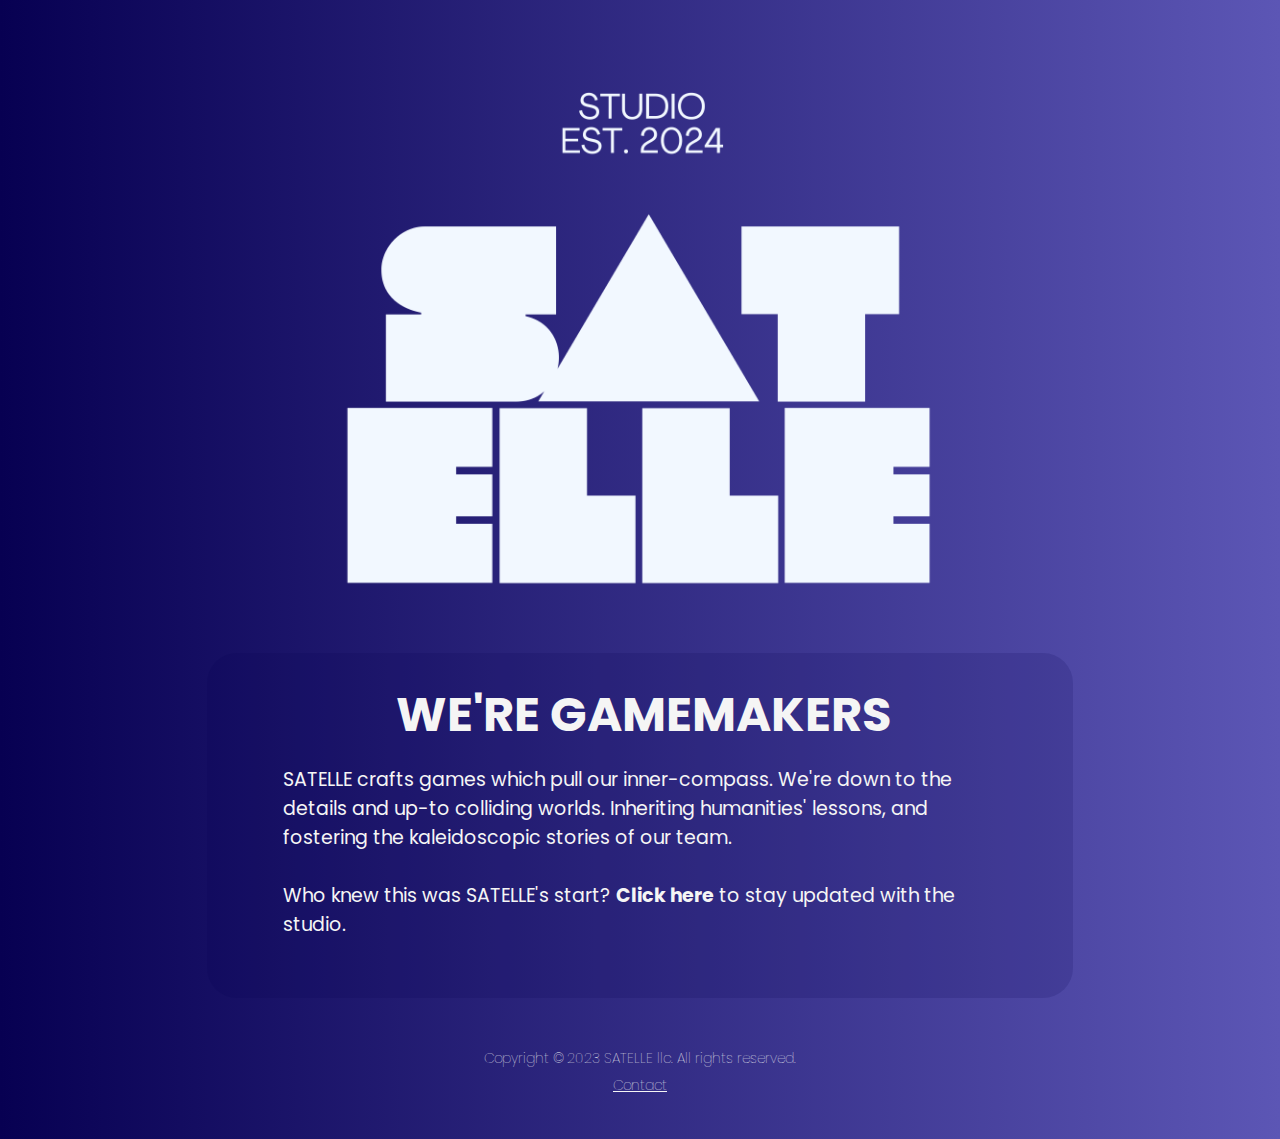
==== index.html @ f415e115 "Add files via upload" ====
<!DOCTYPE html>
<html lang="en">
    <head>
        <meta charset="UTF-8" name="viewport" content="width=device-width,initial-scale=1">
        <title>SATELLE</title>
        <link href="style.css" rel="stylesheet" type="text/css">
    </head>
    <style>
        @import url('https://fonts.googleapis.com/css2?family=Poppins:ital,wght@0,100;0,300;0,600;1,100&display=swap');
    </style>
    <body class="fade-in">
        <main>
            <article id="about-satelle">
                <section id="satelle-logo">
                    <figure><img src="satelle.png" width="600px" height="auto" alt="SATELLE logo" class="logo"></figure>
                </section>
                <div class="about-satelle">
                    <section id="vision-statement-satelle">
                        <h1>WE'RE GAMEMAKERS</h1>
                        <p> SATELLE crafts games which
                            pull our inner-compass. We're down to the details and up-to colliding worlds.
                            Inheriting humanities' lessons, and fostering the kaleidoscopic stories of our team.

                            <br><br>Who knew this was SATELLE's start?
                            <a href="#" class="click-here"><b>Click here</b></a>
                            to stay updated with the studio.
                        </p>
                    </section>
                </div>
            </article>
        </main>
        <footer class="footer" id="contact-footer">
            <section>
                <p>Copyright © 2023 SATELLE llc. All rights reserved.</p>
                <a href="#" id="contact-satelle"><p>Contact</p></a>
            </section>
        </footer>
    </body>
</html>
---- style.css ----
body {
    background-color: #070052;
    background-image: linear-gradient(to right, #070052, #5C56B5);
    font-family: 'Poppins', sans-serif;
    color: whitesmoke;
    padding: 25px;
}

article{
    display: flex;
    flex-direction: column;
    align-items: center;
}

figure {
    margin: 10px;
}

.about-satelle {
    display: flex;
    justify-content: center;
    width: 70%;
    min-width: 384px;
    height: auto;
    padding: 0 8px 40px 8px;
    margin: 0;

    background-color: rgb(7, 0, 82, 0.15);
    border-radius: 30px;
}

.about-satelle h1 {
    text-align: center;
    font-size: 48px;
    padding: 8px 0 10px 8px;
    margin-bottom: 12px;
    line-height: 0.9;
}

.about-satelle p {
    padding: 0 8%;
    font-size: 19px;
}

.logo {
    max-width: 100%;
    display: block;
    object-fit: contain;
}

a {
    text-decoration: none;
    color: whitesmoke;
}

.fade-in {
    animation: fade-in 2s ease-in-out; /* Adjust duration and timing as desired */
}

@keyframes fade-in {
    from { opacity: 0; }
    to { opacity: 1; }
}


.click-here {
    position: relative;
    display: inline-block;
    text-decoration: none;
    color: whitesmoke; /* Set your desired text color */
}

.click-here::before {
    content: "";
    position: absolute;
    bottom: 0;
    left: 0;
    width: 0;
    height: 2px; /* Set your desired highlight height */
    background-color: darkturquoise; /* Set your desired highlight color */
    transition: width 0.3s ease; /* Set your desired transition duration and easing */
}

.click-here:hover::before {
    width: 100%;
}

.footer {
    display: flex;
    text-align: center;
    justify-content: center;
    padding-top: 40px;

    font-weight: lighter;
    font-size: 14px;
    line-height: 0.9;
}

.footer a {
    font-weight: lighter;
    text-decoration: underline;
}
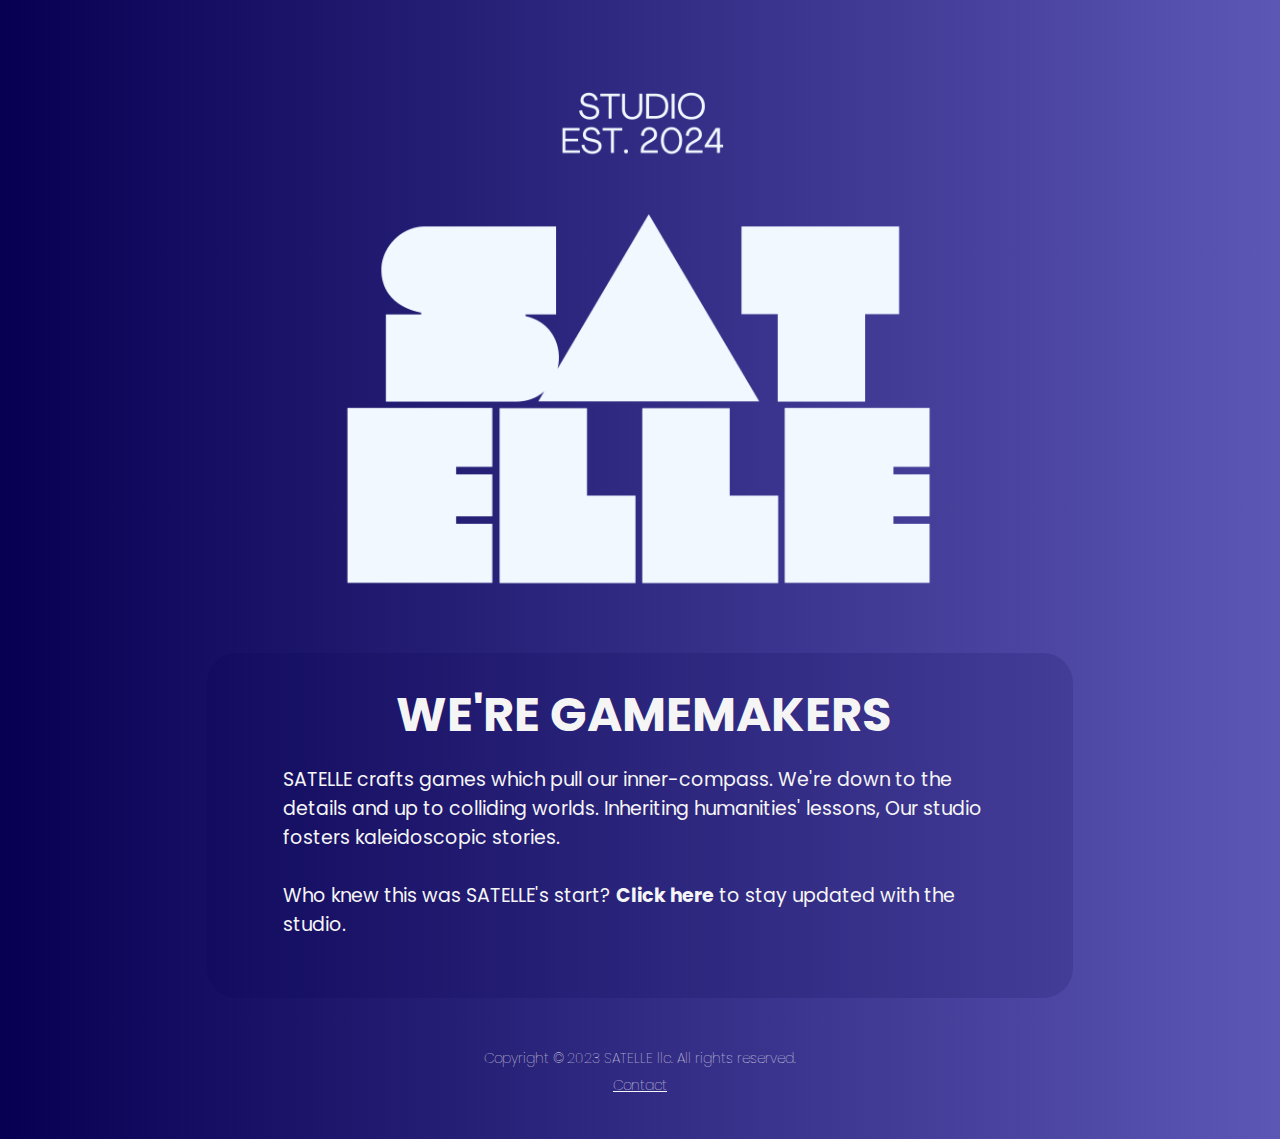
==== commit 5711859f: "Add files via upload" ====
--- a/index.html
+++ b/index.html
@@ -4,6 +4,8 @@
         <meta charset="UTF-8" name="viewport" content="width=device-width,initial-scale=1">
         <title>SATELLE</title>
         <link href="style.css" rel="stylesheet" type="text/css">
+        <link href="s_favicon.png" rel="icon" type="image/x-icon">
+        <link rel="apple-touch-icon" href="/s_favicon.png">
     </head>
     <style>
         @import url('https://fonts.googleapis.com/css2?family=Poppins:ital,wght@0,100;0,300;0,600;1,100&display=swap');
@@ -18,8 +20,8 @@
                     <section id="vision-statement-satelle">
                         <h1>WE'RE GAMEMAKERS</h1>
                         <p> SATELLE crafts games which
-                            pull our inner-compass. We're down to the details and up-to colliding worlds.
-                            Inheriting humanities' lessons, and fostering the kaleidoscopic stories of our team.
+                            pull our inner-compass. We're down to the details and up to colliding worlds.
+                            Inheriting humanities' lessons, Our studio fosters kaleidoscopic stories.
 
                             <br><br>Who knew this was SATELLE's start?
                             <a href="#" class="click-here"><b>Click here</b></a>
--- a/style.css
+++ b/style.css
@@ -20,7 +20,7 @@
     display: flex;
     justify-content: center;
     width: 70%;
-    min-width: 384px;
+    min-width: 360px;
     height: auto;
     padding: 0 8px 40px 8px;
     margin: 0;
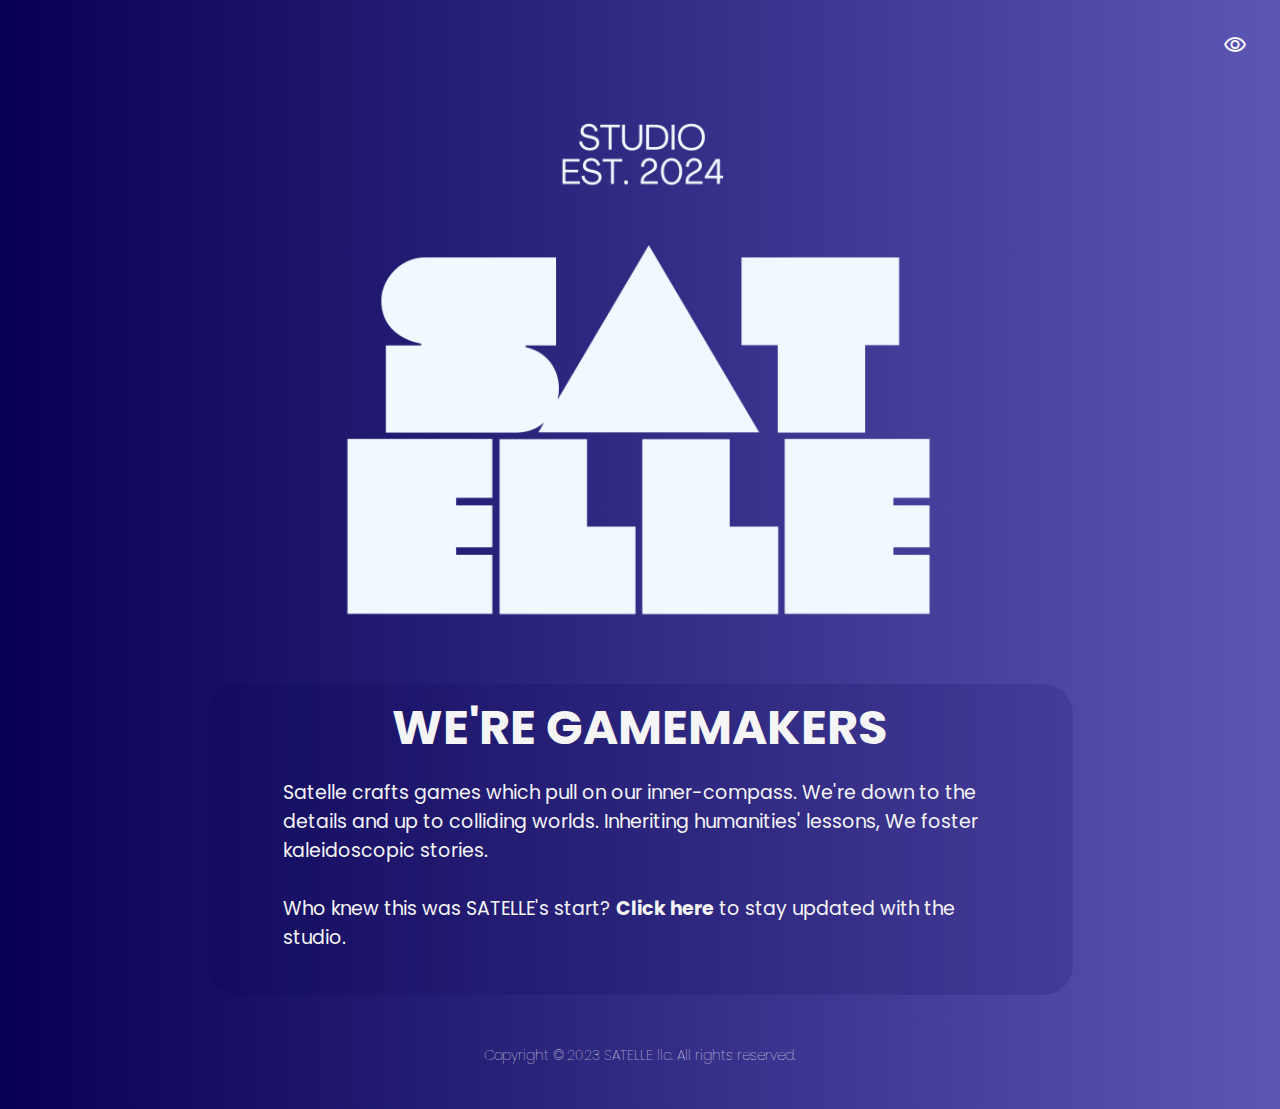
==== commit d46f62d6: "Add files via upload" ====
--- a/index.html
+++ b/index.html
@@ -2,16 +2,20 @@
 <html lang="en">
     <head>
         <meta charset="UTF-8" name="viewport" content="width=device-width,initial-scale=1">
-        <title>SATELLE</title>
+        <title>Satelle</title>
         <link href="style.css" rel="stylesheet" type="text/css">
         <link href="s_favicon.png" rel="icon" type="image/x-icon">
         <link rel="apple-touch-icon" href="/s_favicon.png">
+        <link rel="stylesheet" href="https://fonts.googleapis.com/css2?family=Material+Symbols+Rounded:opsz,wght,FILL,GRAD@20..48,100..700,0..1,-50..200" />
     </head>
     <style>
         @import url('https://fonts.googleapis.com/css2?family=Poppins:ital,wght@0,100;0,300;0,600;1,100&display=swap');
     </style>
     <body class="fade-in">
         <main>
+            <section id="preview">
+                <a href="preview.html"><span class="material-symbols-rounded">visibility</span></a>
+            </section>
             <article id="about-satelle">
                 <section id="satelle-logo">
                     <figure><img src="satelle.png" width="600px" height="auto" alt="SATELLE logo" class="logo"></figure>
@@ -19,9 +23,9 @@
                 <div class="about-satelle">
                     <section id="vision-statement-satelle">
                         <h1>WE'RE GAMEMAKERS</h1>
-                        <p> SATELLE crafts games which
-                            pull our inner-compass. We're down to the details and up to colliding worlds.
-                            Inheriting humanities' lessons, Our studio fosters kaleidoscopic stories.
+                        <p> Satelle crafts games which
+                            pull on our inner-compass. We're down to the details and up to colliding worlds.
+                            Inheriting humanities' lessons, We foster kaleidoscopic stories.
 
                             <br><br>Who knew this was SATELLE's start?
                             <a href="#" class="click-here"><b>Click here</b></a>
@@ -34,7 +38,6 @@
         <footer class="footer" id="contact-footer">
             <section>
                 <p>Copyright © 2023 SATELLE llc. All rights reserved.</p>
-                <a href="#" id="contact-satelle"><p>Contact</p></a>
             </section>
         </footer>
     </body>
--- a/style.css
+++ b/style.css
@@ -22,7 +22,7 @@
     width: 70%;
     min-width: 360px;
     height: auto;
-    padding: 0 8px 40px 8px;
+    padding: 0 8px 24px 8px;
     margin: 0;
 
     background-color: rgb(7, 0, 82, 0.15);
@@ -32,7 +32,8 @@
 .about-satelle h1 {
     text-align: center;
     font-size: 48px;
-    padding: 8px 0 10px 8px;
+    padding: 0 8px 10px 8px;
+    margin-top: 22px;
     margin-bottom: 12px;
     line-height: 0.9;
 }
@@ -54,7 +55,7 @@
 }
 
 .fade-in {
-    animation: fade-in 2s ease-in-out; /* Adjust duration and timing as desired */
+    animation: fade-in 1.5s ease-in-out; /* Adjust duration and timing as desired */
 }
 
 @keyframes fade-in {
@@ -99,4 +100,9 @@
 .footer a {
     font-weight: lighter;
     text-decoration: underline;
+}
+
+#preview{
+    text-align: right;
+    color: ghostwhite;
 }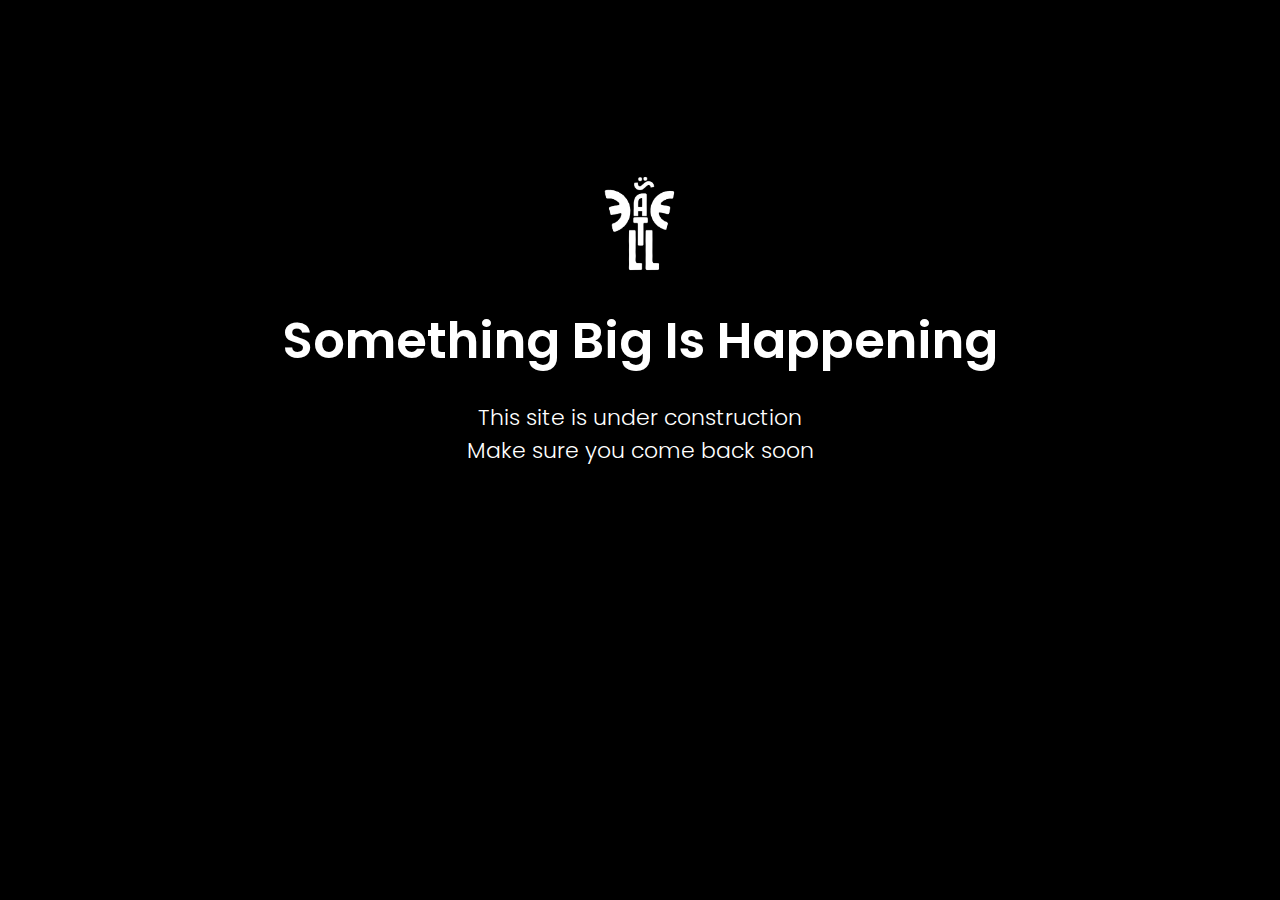
==== commit f5e530bb: "Under Construction Added" ====
--- a/index.html
+++ b/index.html
@@ -1,44 +1,39 @@
 <!DOCTYPE html>
-<html lang="en">
-    <head>
-        <meta charset="UTF-8" name="viewport" content="width=device-width,initial-scale=1">
-        <title>Satelle</title>
-        <link href="style.css" rel="stylesheet" type="text/css">
-        <link href="s_favicon.png" rel="icon" type="image/x-icon">
-        <link rel="apple-touch-icon" href="/s_favicon.png">
-        <link rel="stylesheet" href="https://fonts.googleapis.com/css2?family=Material+Symbols+Rounded:opsz,wght,FILL,GRAD@20..48,100..700,0..1,-50..200" />
-    </head>
-    <style>
-        @import url('https://fonts.googleapis.com/css2?family=Poppins:ital,wght@0,100;0,300;0,600;1,100&display=swap');
-    </style>
-    <body class="fade-in">
-        <main>
-            <section id="preview">
-                <a href="preview.html"><span class="material-symbols-rounded">visibility</span></a>
-            </section>
-            <article id="about-satelle">
-                <section id="satelle-logo">
-                    <figure><img src="satelle.png" width="600px" height="auto" alt="SATELLE logo" class="logo"></figure>
-                </section>
-                <div class="about-satelle">
-                    <section id="vision-statement-satelle">
-                        <h1>WE'RE GAMEMAKERS</h1>
-                        <p> Satelle crafts games which
-                            pull on our inner-compass. We're down to the details and up to colliding worlds.
-                            Inheriting humanities' lessons, We foster kaleidoscopic stories.
-
-                            <br><br>Who knew this was SATELLE's start?
-                            <a href="#" class="click-here"><b>Click here</b></a>
-                            to stay updated with the studio.
-                        </p>
-                    </section>
-                </div>
-            </article>
-        </main>
-        <footer class="footer" id="contact-footer">
-            <section>
-                <p>Copyright © 2023 SATELLE llc. All rights reserved.</p>
-            </section>
-        </footer>
-    </body>
+<html lang="en-US">
+<head>
+    <meta charset="UTF-8" content="width=device-width, initial-scale=1" name="Satelle | Official Site">
+    <title>Satelle</title>
+    <link href="satelle_icon.png" rel="icon">
+    <link href="satelle_touch_icon.png" rel="apple-touch-icon">
+</head>
+<style>
+    @import url('https://fonts.googleapis.com/css2?family=Poppins:wght@300;600&display=swap');
+  *{
+    font-family: sans-serif;
+    box-sizing: border-box;
+  }
+  body{
+    background-color: black;
+    color: white;
+    padding: 30px;
+  }
+  p {
+      font-family: 'Poppins', sans-serif;
+      font-weight: 300;
+  }
+  h1 {
+      font-family: 'Poppins', sans-serif;
+      font-weight: 600;
+  }
+</style>
+<body>
+  <main>
+    <div style="display: flex; flex-direction: column;
+    place-items: center; padding-top: 15vh; text-align: center">
+      <img src="satelle.png" width="100" height="auto" alt="Satelle logo" style="margin-bottom: 30px">
+      <h1 style="font-size: 50px; margin: 0;">Something Big Is Happening</h1>
+      <p style="font-size: 22px">This site is under construction<br>Make sure you come back soon</p>
+    </div>
+  </main>
+</body>
 </html>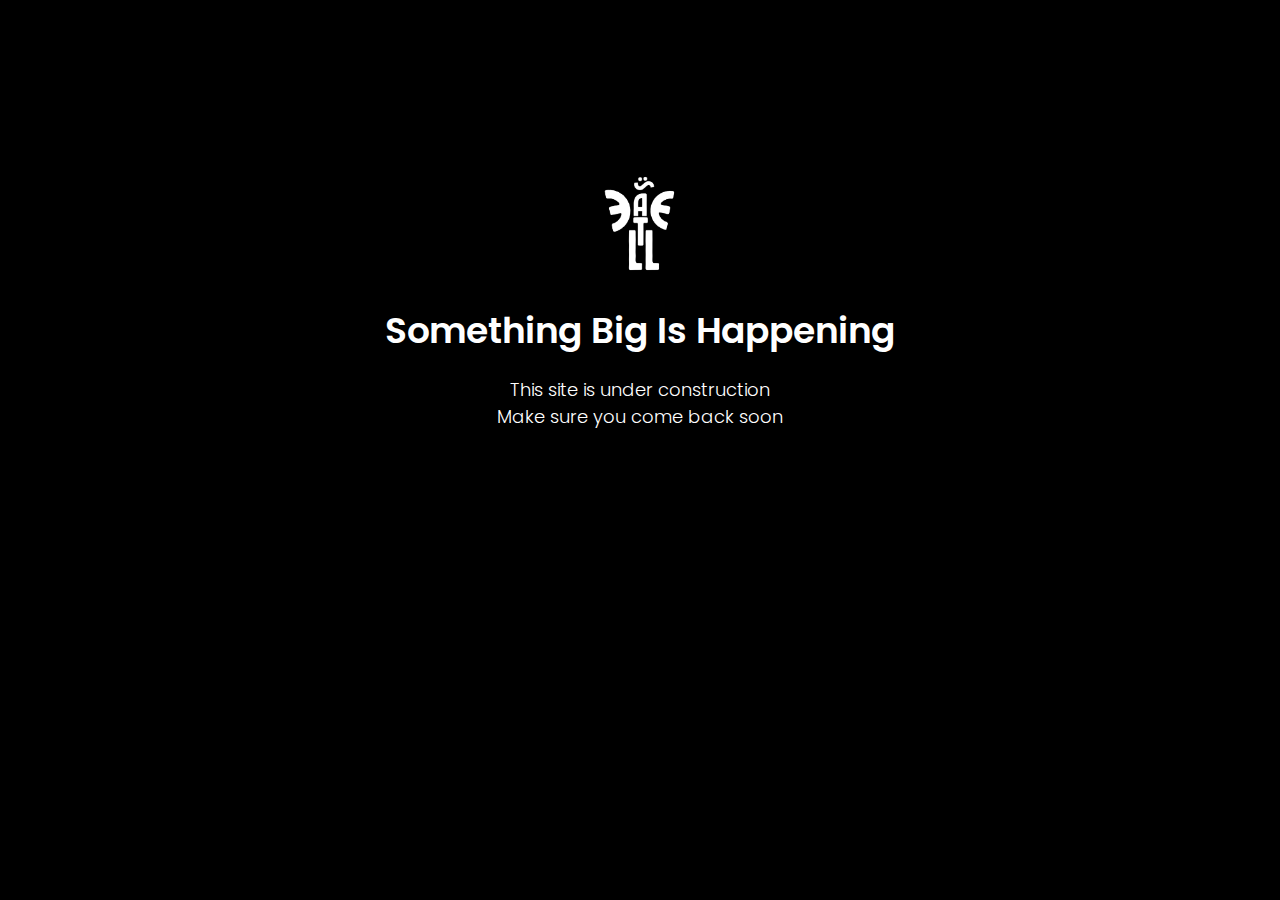
==== commit 304efc4e: "Changes" ====
--- a/index.html
+++ b/index.html
@@ -30,9 +30,9 @@
   <main>
     <div style="display: flex; flex-direction: column;
     place-items: center; padding-top: 15vh; text-align: center">
-      <img src="satelle.png" width="100" height="auto" alt="Satelle logo" style="margin-bottom: 30px">
-      <h1 style="font-size: 50px; margin: 0;">Something Big Is Happening</h1>
-      <p style="font-size: 22px">This site is under construction<br>Make sure you come back soon</p>
+      <img src="satelle.png" width="100" height="auto" alt="Satelle logo" style="margin-bottom: 30px; max-width: 100%;">
+      <h1 style="margin: 0; font-size: 4vh">Something Big Is Happening</h1>
+      <p style="font-size: 2vh">This site is under construction<br>Make sure you come back soon</p>
     </div>
   </main>
 </body>
